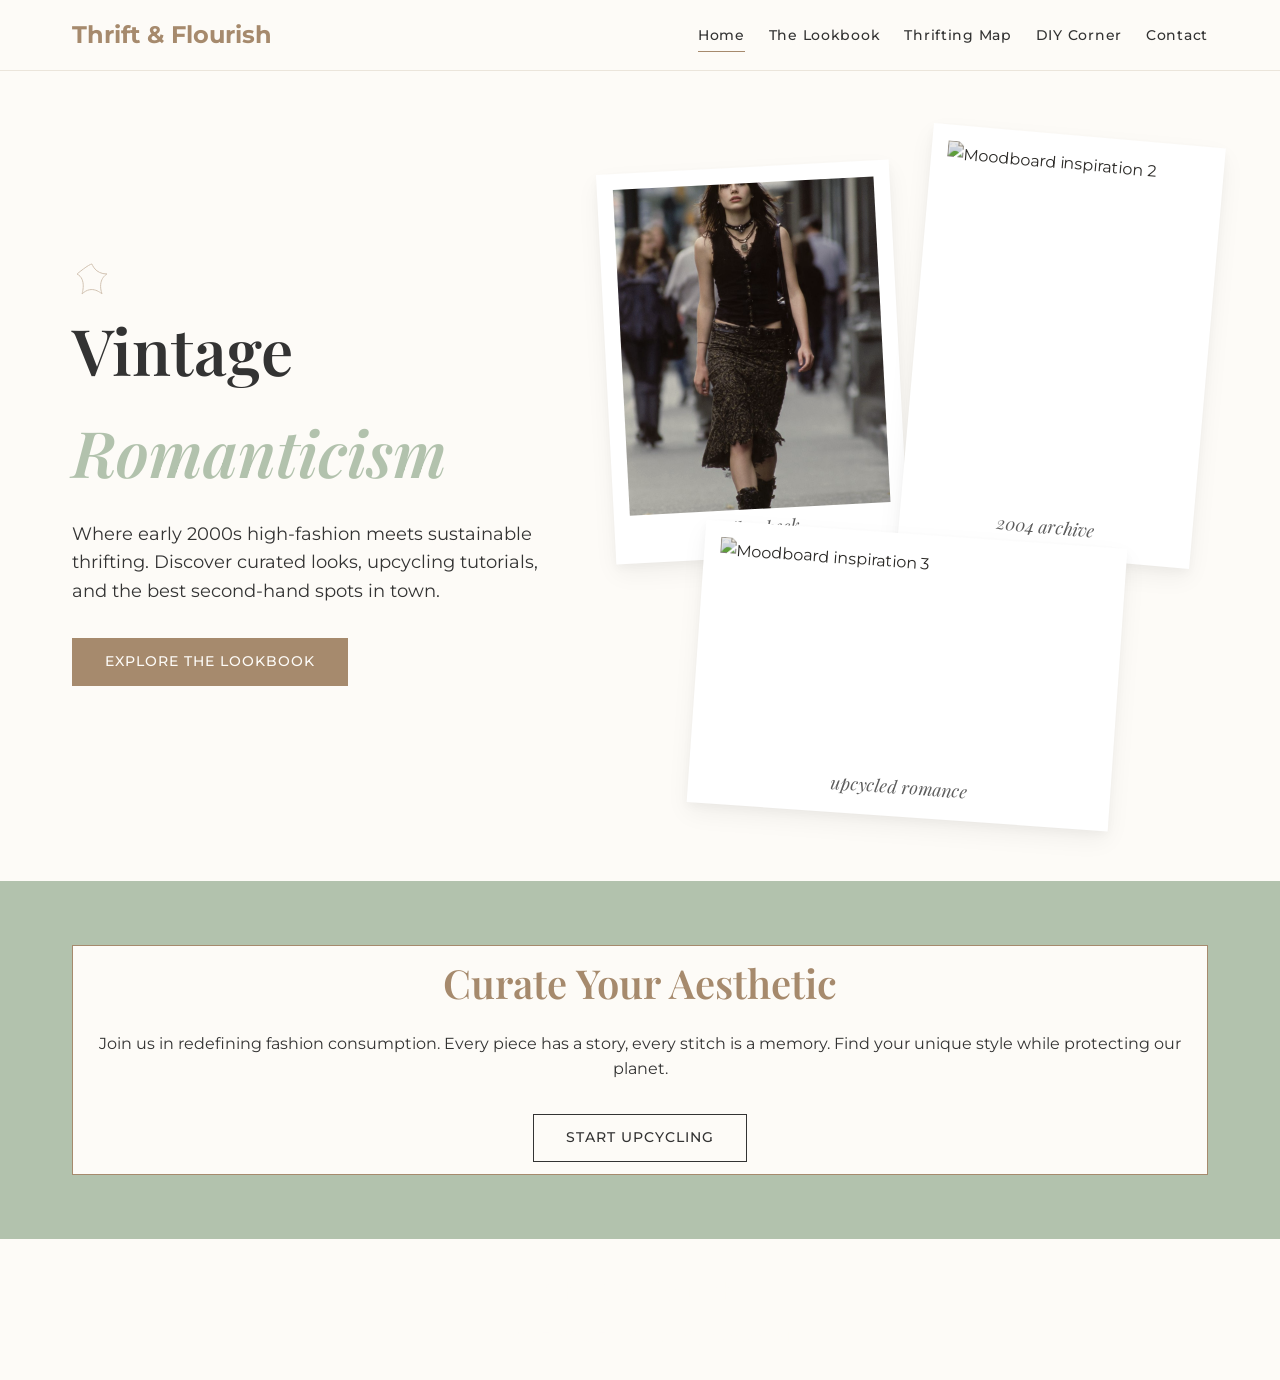
==== index.html @ d98f2479 "Add files via upload" ====
<!DOCTYPE html>
<html lang="en">

<head>
    <meta charset="UTF-8">
    <meta name="viewport" content="width=device-width, initial-scale=1.0">
    <meta name="description"
        content="Thrift & Flourish - A vintage romanticism and early 2000s high-fashion inspired destination for thrifted fashion and upcycling.">
    <title>Home | Thrift & Flourish</title>
    <link rel="stylesheet" href="styles.css">
</head>

<body>

    <header class="site-header py-4">
        <div class="container flex justify-between items-center">
            <a href="index.html" class="text-2xl font-bold font-heading text-mocha">
                Thrift & Flourish
            </a>
            <button class="mobile-menu-btn" aria-label="Toggle navigation">
                <span></span>
                <span></span>
                <span></span>
            </button>
            <nav>
                <ul class="nav-links flex gap-6 items-center">
                    <li><a href="index.html" class="active">Home</a></li>
                    <li><a href="lookbook.html">The Lookbook</a></li>
                    <li><a href="map.html">Thrifting Map</a></li>
                    <li><a href="diy.html">DIY Corner</a></li>
                    <li><a href="contact.html">Contact</a></li>
                </ul>
            </nav>
        </div>
    </header>

    <main>
        <!-- Hero Mood Board Section -->
        <section class="py-16 container">
            <div class="flex hero-flex gap-8 items-center">
                <div class="hero-text flex-col gap-4" style="flex: 1;">
                    <div class="floral-accent mb-4" style="margin: 0;"></div>
                    <h1 class="text-6xl text-dark">Vintage <br><span class="text-sage italic">Romanticism</span></h1>
                    <p class="text-lg text-dark-alt mb-8">
                        Where early 2000s high-fashion meets sustainable thrifting. Discover curated looks, upcycling
                        tutorials, and the best second-hand spots in town.
                    </p>
                    <a href="lookbook.html" class="btn btn-primary">Explore The Lookbook</a>
                </div>

                <div class="hero-moodboard grid grid-cols-2 gap-4" style="flex: 1.2;">
                    <!-- Moodboard Polaroids -->
                    <div class="polaroid rotate-left-1 mt-8">
                        <img src="gorsel1.jpeg" alt="Moodboard inspiration 1">
                        <div class="polaroid-caption">vibe check</div>
                    </div>
                    <div class="polaroid rotate-right-2">
                        <img src="C:/Users/beyza/.gemini/antigravity/brain/7f40f992-8940-4d8c-88df-25556c34fca8/lookbook_outfit_1777916051737.png"
                            alt="Moodboard inspiration 2">
                        <div class="polaroid-caption">2004 archive</div>
                    </div>
                    <div class="polaroid rotate-right-1 mt-4"
                        style="grid-column: 1 / -1; width: 70%; margin: -40px auto 0 auto;">
                        <img src="C:/Users/beyza/.gemini/antigravity/brain/7f40f992-8940-4d8c-88df-25556c34fca8/diy_upcycle_1777916064993.png"
                            alt="Moodboard inspiration 3" style="aspect-ratio: 16/9;">
                        <div class="polaroid-caption">upcycled romance</div>
                    </div>
                </div>
            </div>
        </section>

        <!-- Featured Section -->
        <section class="bg-sage py-16 mt-16">
            <div class="container text-center">
                <div class="decorative-border inline-block bg-cream p-8">
                    <h2 class="text-4xl text-mocha mb-4">Curate Your Aesthetic</h2>
                    <p class="text-dark max-w-2xl mx-auto mb-8">
                        Join us in redefining fashion consumption. Every piece has a story, every stitch is a memory.
                        Find your unique style while protecting our planet.
                    </p>
                    <a href="diy.html" class="btn">Start Upcycling</a>
                </div>
            </div>
        </section>
    </main>

    <footer class="bg-dark text-cream py-8 mt-16 text-center">
        <div class="container">
            <h3 class="font-heading text-2xl mb-4 text-cream">Thrift & Flourish</h3>
            <p class="text-sm opacity-70">© 2026 Thrift & Flourish. All rights reserved.</p>
        </div>
    </footer>

    <script src="main.js"></script>
</body>

</html>
---- styles.css ----
@import url('https://fonts.googleapis.com/css2?family=Montserrat:wght@300;400;500;600&family=Playfair+Display:ital,wght@0,400;0,600;0,700;1,400&display=swap');

/* CSS Variables for Design Tokens */
:root {
  --color-sage: #B2C2AD;
  --color-blue: #A8B8D0;
  --color-mocha: #A68A6D;
  --color-cream: #FDFBF7;
  --color-dark: #333333;
  --color-dark-alt: #5c5c5c;
  
  --font-heading: 'Playfair Display', serif;
  --font-body: 'Montserrat', sans-serif;
  
  --transition-smooth: all 0.4s cubic-bezier(0.25, 0.8, 0.25, 1);
  --shadow-polaroid: 0 10px 25px rgba(0,0,0,0.05), 0 4px 10px rgba(0,0,0,0.03);
  --shadow-hover: 0 20px 40px rgba(0,0,0,0.1), 0 8px 15px rgba(0,0,0,0.06);
}

/* Reset & Base */
*, *::before, *::after {
  box-sizing: border-box;
  margin: 0;
  padding: 0;
}

body {
  font-family: var(--font-body);
  background-color: var(--color-cream);
  color: var(--color-dark);
  line-height: 1.6;
  -webkit-font-smoothing: antialiased;
}

h1, h2, h3, h4, h5, h6 {
  font-family: var(--font-heading);
  font-weight: 600;
  color: var(--color-dark);
  margin-bottom: 1rem;
}

a {
  text-decoration: none;
  color: inherit;
  transition: var(--transition-smooth);
}

img {
  max-width: 100%;
  height: auto;
  display: block;
}

ul {
  list-style: none;
}

/* --- Layout Utilities --- */
.container {
  width: 100%;
  max-width: 1200px;
  margin: 0 auto;
  padding: 0 2rem;
}

.flex { display: flex; }
.flex-col { flex-direction: column; }
.items-center { align-items: center; }
.justify-between { justify-content: space-between; }
.justify-center { justify-content: center; }
.flex-wrap { flex-wrap: wrap; }
.gap-2 { gap: 0.5rem; }
.gap-4 { gap: 1rem; }
.gap-6 { gap: 1.5rem; }
.gap-8 { gap: 2rem; }

.grid { display: grid; }
.grid-cols-2 { grid-template-columns: repeat(2, 1fr); }
.grid-cols-3 { grid-template-columns: repeat(3, 1fr); }
.grid-cols-4 { grid-template-columns: repeat(4, 1fr); }

/* --- Spacing Utilities --- */
.py-4 { padding-top: 1rem; padding-bottom: 1rem; }
.py-8 { padding-top: 2rem; padding-bottom: 2rem; }
.py-16 { padding-top: 4rem; padding-bottom: 4rem; }
.px-4 { padding-left: 1rem; padding-right: 1rem; }
.mt-4 { margin-top: 1rem; }
.mt-8 { margin-top: 2rem; }
.mb-4 { margin-bottom: 1rem; }
.mb-8 { margin-bottom: 2rem; }

/* --- Typography Utilities --- */
.text-center { text-align: center; }
.text-left { text-align: left; }
.text-right { text-align: right; }
.text-sm { font-size: 0.875rem; }
.text-lg { font-size: 1.125rem; }
.text-xl { font-size: 1.25rem; }
.text-2xl { font-size: 1.5rem; }
.text-4xl { font-size: 2.5rem; }
.text-6xl { font-size: 4rem; }
.font-bold { font-weight: 700; }
.font-medium { font-weight: 500; }
.font-light { font-weight: 300; }
.italic { font-style: italic; }
.uppercase { text-transform: uppercase; letter-spacing: 0.05em; }

/* --- Color Utilities --- */
.text-sage { color: var(--color-sage); }
.text-blue { color: var(--color-blue); }
.text-mocha { color: var(--color-mocha); }
.text-cream { color: var(--color-cream); }

.bg-sage { background-color: var(--color-sage); }
.bg-blue { background-color: var(--color-blue); }
.bg-mocha { background-color: var(--color-mocha); }
.bg-cream { background-color: var(--color-cream); }

/* --- Component Classes --- */
/* Button */
.btn {
  display: inline-block;
  padding: 0.75rem 2rem;
  font-family: var(--font-body);
  font-weight: 500;
  text-transform: uppercase;
  letter-spacing: 1px;
  font-size: 0.85rem;
  border: 1px solid var(--color-dark);
  background: transparent;
  color: var(--color-dark);
  cursor: pointer;
  transition: var(--transition-smooth);
  position: relative;
  overflow: hidden;
  z-index: 1;
}

.btn::before {
  content: '';
  position: absolute;
  top: 0; left: 0; right: 0; bottom: 0;
  background: var(--color-dark);
  z-index: -1;
  transform: scaleY(0);
  transform-origin: bottom;
  transition: transform 0.4s cubic-bezier(0.25, 0.8, 0.25, 1);
}

.btn:hover {
  color: var(--color-cream);
}

.btn:hover::before {
  transform: scaleY(1);
  transform-origin: top;
}

.btn-primary {
  background: var(--color-mocha);
  color: var(--color-cream);
  border-color: var(--color-mocha);
}

.btn-primary::before {
  background: var(--color-dark);
}

/* Header & Nav */
.site-header {
  position: sticky;
  top: 0;
  z-index: 100;
  background-color: rgba(253, 251, 247, 0.95);
  backdrop-filter: blur(10px);
  border-bottom: 1px solid rgba(166, 138, 109, 0.2);
}

.nav-links a {
  position: relative;
  font-size: 0.9rem;
  font-weight: 500;
  letter-spacing: 0.05em;
  padding: 0.5rem 0;
}

.nav-links a::after {
  content: '';
  position: absolute;
  bottom: 0;
  left: 0;
  width: 0%;
  height: 1px;
  background-color: var(--color-mocha);
  transition: var(--transition-smooth);
}

.nav-links a:hover::after,
.nav-links a.active::after {
  width: 100%;
}

.mobile-menu-btn {
  display: none;
  background: none;
  border: none;
  cursor: pointer;
  padding: 0.5rem;
}

.mobile-menu-btn span {
  display: block;
  width: 25px;
  height: 2px;
  background-color: var(--color-dark);
  margin: 5px 0;
  transition: var(--transition-smooth);
}

/* Polaroid Style Images */
.polaroid {
  background: white;
  padding: 1rem 1rem 3rem 1rem;
  box-shadow: var(--shadow-polaroid);
  transition: var(--transition-smooth);
  position: relative;
}

.polaroid img {
  width: 100%;
  aspect-ratio: 4/5;
  object-fit: cover;
  filter: sepia(0.2) contrast(1.1) brightness(0.9);
  transition: var(--transition-smooth);
}

.polaroid:hover {
  transform: translateY(-10px) scale(1.02);
  box-shadow: var(--shadow-hover);
  z-index: 10;
}

.polaroid:hover img {
  filter: sepia(0) contrast(1) brightness(1);
}

.polaroid-caption {
  position: absolute;
  bottom: 1rem;
  left: 0;
  width: 100%;
  text-align: center;
  font-family: var(--font-heading);
  font-style: italic;
  color: var(--color-dark-alt);
  font-size: 1.1rem;
}

/* Rotated Polaroids for Moodboard */
.rotate-left-1 { transform: rotate(-3deg); }
.rotate-right-1 { transform: rotate(4deg); }
.rotate-left-2 { transform: rotate(-6deg); }
.rotate-right-2 { transform: rotate(5deg); }

/* Decorative Elements */
.floral-accent {
  background-image: url('data:image/svg+xml;utf8,<svg width="40" height="40" viewBox="0 0 40 40" fill="none" xmlns="http://www.w3.org/2000/svg"><path d="M20 5C20 5 23 15 35 15C35 15 25 20 30 35C30 35 20 25 10 35C10 35 15 20 5 15C5 15 17 5 20 5Z" stroke="%23A68A6D" stroke-width="1"/></svg>');
  background-repeat: no-repeat;
  background-position: center;
  width: 40px;
  height: 40px;
  margin: 0 auto;
  opacity: 0.5;
}

.decorative-border {
  border: 1px solid var(--color-mocha);
  padding: 5px;
  position: relative;
}
.decorative-border::before {
  content: '';
  position: absolute;
  top: -5px; left: -5px; right: -5px; bottom: -5px;
  border: 1px solid var(--color-sage);
  z-index: -1;
}

/* Modals */
.modal-overlay {
  position: fixed;
  top: 0; left: 0; right: 0; bottom: 0;
  background: rgba(253, 251, 247, 0.9);
  backdrop-filter: blur(5px);
  z-index: 1000;
  display: flex;
  align-items: center;
  justify-content: center;
  opacity: 0;
  pointer-events: none;
  transition: opacity 0.3s ease;
}

.modal-overlay.active {
  opacity: 1;
  pointer-events: all;
}

.modal-content {
  background: white;
  padding: 2rem;
  max-width: 800px;
  width: 90%;
  max-height: 90vh;
  overflow-y: auto;
  position: relative;
  box-shadow: var(--shadow-hover);
  transform: translateY(20px);
  transition: transform 0.4s ease;
}

.modal-overlay.active .modal-content {
  transform: translateY(0);
}

.modal-close {
  position: absolute;
  top: 1rem; right: 1rem;
  background: none;
  border: none;
  font-size: 2rem;
  cursor: pointer;
  color: var(--color-dark);
  line-height: 1;
}

/* Forms */
.form-group {
  margin-bottom: 1.5rem;
}

.form-label {
  display: block;
  font-size: 0.9rem;
  font-weight: 500;
  margin-bottom: 0.5rem;
  color: var(--color-dark-alt);
}

.form-control {
  width: 100%;
  padding: 0.8rem 1rem;
  border: 1px solid rgba(166, 138, 109, 0.4);
  background: transparent;
  font-family: var(--font-body);
  transition: var(--transition-smooth);
}

.form-control:focus {
  outline: none;
  border-color: var(--color-mocha);
  box-shadow: 0 0 0 3px rgba(166, 138, 109, 0.1);
}

textarea.form-control {
  min-height: 150px;
  resize: vertical;
}

/* --- Responsive Queries --- */
@media (max-width: 768px) {
  .grid-cols-2, .grid-cols-3, .grid-cols-4 {
    grid-template-columns: 1fr;
  }
  
  .text-6xl { font-size: 3rem; }
  .text-4xl { font-size: 2rem; }
  
  .mobile-menu-btn {
    display: block;
  }
  
  .nav-links {
    position: fixed;
    top: 70px;
    left: -100%;
    width: 100%;
    height: calc(100vh - 70px);
    background: var(--color-cream);
    flex-direction: column;
    justify-content: center;
    align-items: center;
    gap: 2rem;
    transition: var(--transition-smooth);
  }
  
  .nav-links.active {
    left: 0;
  }
  
  .nav-links li {
    font-size: 1.5rem;
  }
  
  .hero-flex {
    flex-direction: column-reverse;
  }
}
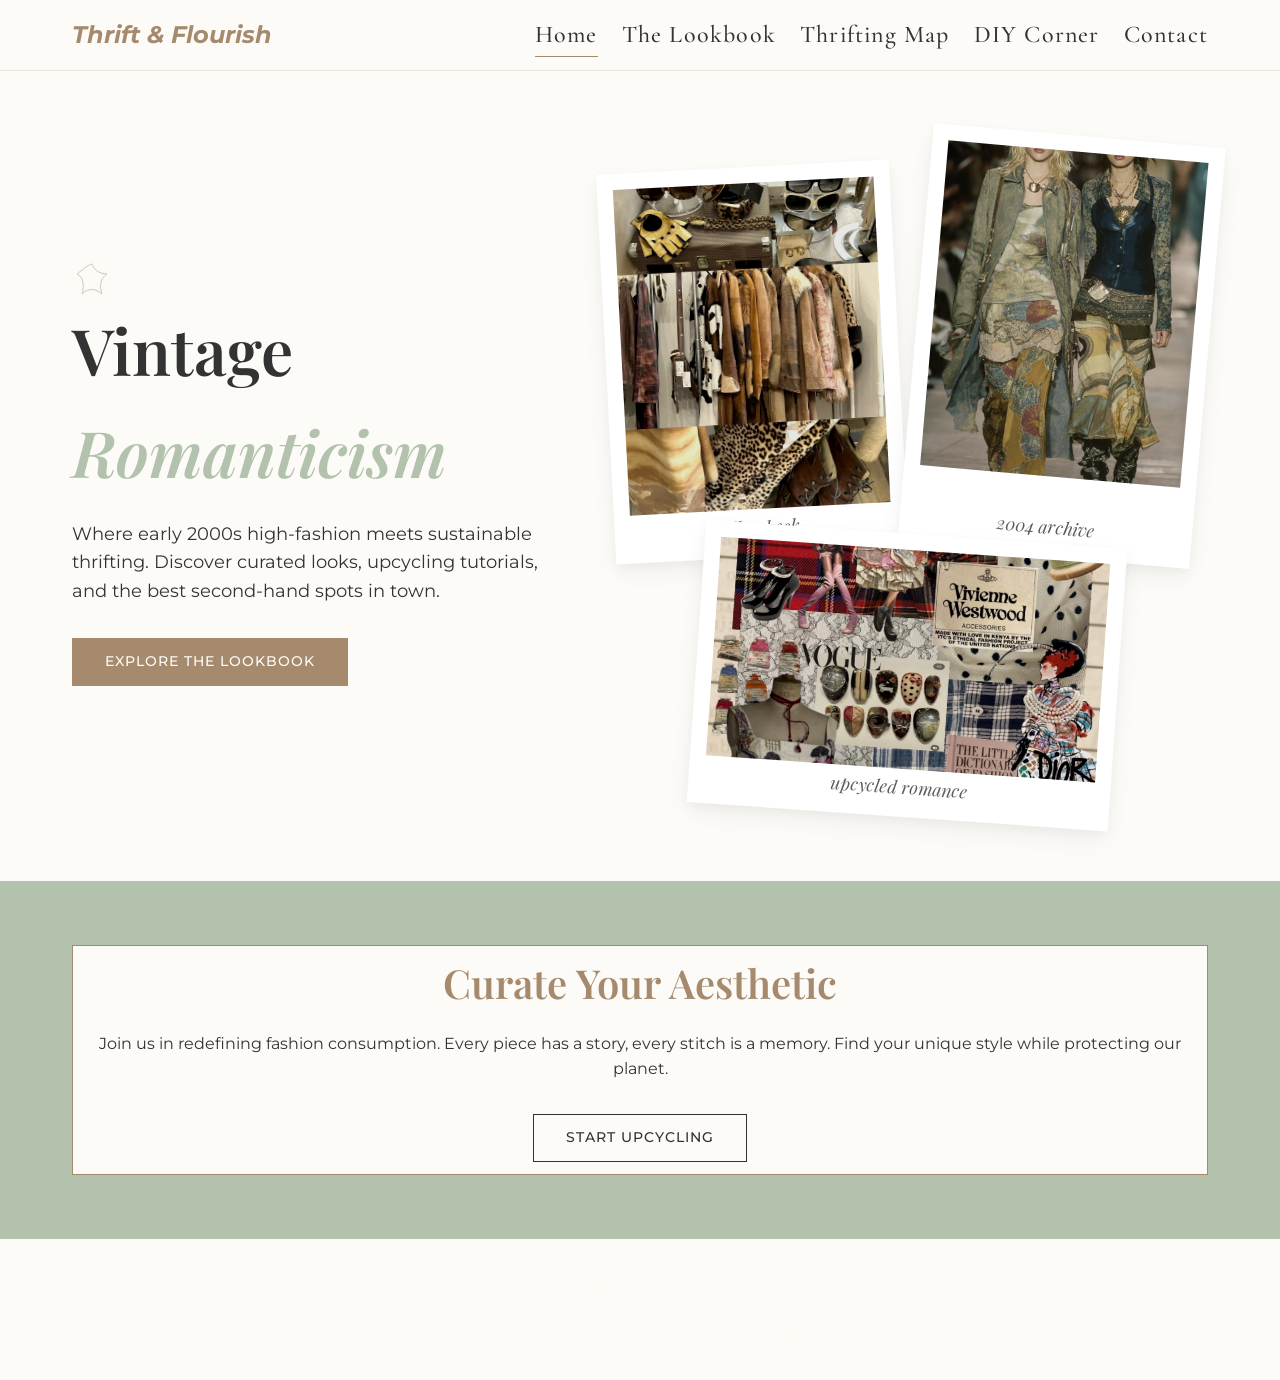
==== commit 3f475e0d: "Add files via upload" ====
--- a/index.html
+++ b/index.html
@@ -7,6 +7,8 @@
     <meta name="description"
         content="Thrift & Flourish - A vintage romanticism and early 2000s high-fashion inspired destination for thrifted fashion and upcycling.">
     <title>Home | Thrift & Flourish</title>
+    <link rel="icon" type="image/jpeg" href="images/favicon.jpeg">
+
     <link rel="stylesheet" href="styles.css">
 </head>
 
@@ -14,7 +16,7 @@
 
     <header class="site-header py-4">
         <div class="container flex justify-between items-center">
-            <a href="index.html" class="text-2xl font-bold font-heading text-mocha">
+            <a href="index.html" class="text-2xl font-bold font-heading text-mocha italic">
                 Thrift & Flourish
             </a>
             <button class="mobile-menu-btn" aria-label="Toggle navigation">
@@ -51,18 +53,16 @@
                 <div class="hero-moodboard grid grid-cols-2 gap-4" style="flex: 1.2;">
                     <!-- Moodboard Polaroids -->
                     <div class="polaroid rotate-left-1 mt-8">
-                        <img src="gorsel1.jpeg" alt="Moodboard inspiration 1">
+                        <img src="images\moodboard1.jpeg" alt="Moodboard inspiration 1">
                         <div class="polaroid-caption">vibe check</div>
                     </div>
                     <div class="polaroid rotate-right-2">
-                        <img src="C:/Users/beyza/.gemini/antigravity/brain/7f40f992-8940-4d8c-88df-25556c34fca8/lookbook_outfit_1777916051737.png"
-                            alt="Moodboard inspiration 2">
+                        <img src="images\moodboard2.jpeg" alt="Moodboard inspiration 2">
                         <div class="polaroid-caption">2004 archive</div>
                     </div>
                     <div class="polaroid rotate-right-1 mt-4"
                         style="grid-column: 1 / -1; width: 70%; margin: -40px auto 0 auto;">
-                        <img src="C:/Users/beyza/.gemini/antigravity/brain/7f40f992-8940-4d8c-88df-25556c34fca8/diy_upcycle_1777916064993.png"
-                            alt="Moodboard inspiration 3" style="aspect-ratio: 16/9;">
+                        <img src="images\moodboard3.jpeg" alt="Moodboard inspiration 3" style="aspect-ratio: 16/9;">
                         <div class="polaroid-caption">upcycled romance</div>
                     </div>
                 </div>
--- a/styles.css
+++ b/styles.css
@@ -1,4 +1,5 @@
 @import url('https://fonts.googleapis.com/css2?family=Montserrat:wght@300;400;500;600&family=Playfair+Display:ital,wght@0,400;0,600;0,700;1,400&display=swap');
+@import url('https://fonts.googleapis.com/css2?family=Cormorant+Garamond:ital,wght@0,400;0,500;1,400&display=swap');
 
 /* CSS Variables for Design Tokens */
 :root {
@@ -8,17 +9,19 @@
   --color-cream: #FDFBF7;
   --color-dark: #333333;
   --color-dark-alt: #5c5c5c;
-  
+
   --font-heading: 'Playfair Display', serif;
   --font-body: 'Montserrat', sans-serif;
-  
+
   --transition-smooth: all 0.4s cubic-bezier(0.25, 0.8, 0.25, 1);
-  --shadow-polaroid: 0 10px 25px rgba(0,0,0,0.05), 0 4px 10px rgba(0,0,0,0.03);
-  --shadow-hover: 0 20px 40px rgba(0,0,0,0.1), 0 8px 15px rgba(0,0,0,0.06);
+  --shadow-polaroid: 0 10px 25px rgba(0, 0, 0, 0.05), 0 4px 10px rgba(0, 0, 0, 0.03);
+  --shadow-hover: 0 20px 40px rgba(0, 0, 0, 0.1), 0 8px 15px rgba(0, 0, 0, 0.06);
 }
 
 /* Reset & Base */
-*, *::before, *::after {
+*,
+*::before,
+*::after {
   box-sizing: border-box;
   margin: 0;
   padding: 0;
@@ -32,7 +35,12 @@
   -webkit-font-smoothing: antialiased;
 }
 
-h1, h2, h3, h4, h5, h6 {
+h1,
+h2,
+h3,
+h4,
+h5,
+h6 {
   font-family: var(--font-heading);
   font-weight: 600;
   color: var(--color-dark);
@@ -63,58 +71,189 @@
   padding: 0 2rem;
 }
 
-.flex { display: flex; }
-.flex-col { flex-direction: column; }
-.items-center { align-items: center; }
-.justify-between { justify-content: space-between; }
-.justify-center { justify-content: center; }
-.flex-wrap { flex-wrap: wrap; }
-.gap-2 { gap: 0.5rem; }
-.gap-4 { gap: 1rem; }
-.gap-6 { gap: 1.5rem; }
-.gap-8 { gap: 2rem; }
-
-.grid { display: grid; }
-.grid-cols-2 { grid-template-columns: repeat(2, 1fr); }
-.grid-cols-3 { grid-template-columns: repeat(3, 1fr); }
-.grid-cols-4 { grid-template-columns: repeat(4, 1fr); }
+.flex {
+  display: flex;
+}
+
+.flex-col {
+  flex-direction: column;
+}
+
+.items-center {
+  align-items: center;
+}
+
+.justify-between {
+  justify-content: space-between;
+}
+
+.justify-center {
+  justify-content: center;
+}
+
+.flex-wrap {
+  flex-wrap: wrap;
+}
+
+.gap-2 {
+  gap: 0.5rem;
+}
+
+.gap-4 {
+  gap: 1rem;
+}
+
+.gap-6 {
+  gap: 1.5rem;
+}
+
+.gap-8 {
+  gap: 2rem;
+}
+
+.grid {
+  display: grid;
+}
+
+.grid-cols-2 {
+  grid-template-columns: repeat(2, 1fr);
+}
+
+.grid-cols-3 {
+  grid-template-columns: repeat(3, 1fr);
+}
+
+.grid-cols-4 {
+  grid-template-columns: repeat(4, 1fr);
+}
 
 /* --- Spacing Utilities --- */
-.py-4 { padding-top: 1rem; padding-bottom: 1rem; }
-.py-8 { padding-top: 2rem; padding-bottom: 2rem; }
-.py-16 { padding-top: 4rem; padding-bottom: 4rem; }
-.px-4 { padding-left: 1rem; padding-right: 1rem; }
-.mt-4 { margin-top: 1rem; }
-.mt-8 { margin-top: 2rem; }
-.mb-4 { margin-bottom: 1rem; }
-.mb-8 { margin-bottom: 2rem; }
+.py-4 {
+  padding-top: 1rem;
+  padding-bottom: 1rem;
+}
+
+.py-8 {
+  padding-top: 2rem;
+  padding-bottom: 2rem;
+}
+
+.py-16 {
+  padding-top: 4rem;
+  padding-bottom: 4rem;
+}
+
+.px-4 {
+  padding-left: 1rem;
+  padding-right: 1rem;
+}
+
+.mt-4 {
+  margin-top: 1rem;
+}
+
+.mt-8 {
+  margin-top: 2rem;
+}
+
+.mb-4 {
+  margin-bottom: 1rem;
+}
+
+.mb-8 {
+  margin-bottom: 2rem;
+}
 
 /* --- Typography Utilities --- */
-.text-center { text-align: center; }
-.text-left { text-align: left; }
-.text-right { text-align: right; }
-.text-sm { font-size: 0.875rem; }
-.text-lg { font-size: 1.125rem; }
-.text-xl { font-size: 1.25rem; }
-.text-2xl { font-size: 1.5rem; }
-.text-4xl { font-size: 2.5rem; }
-.text-6xl { font-size: 4rem; }
-.font-bold { font-weight: 700; }
-.font-medium { font-weight: 500; }
-.font-light { font-weight: 300; }
-.italic { font-style: italic; }
-.uppercase { text-transform: uppercase; letter-spacing: 0.05em; }
+.text-center {
+  text-align: center;
+}
+
+.text-left {
+  text-align: left;
+}
+
+.text-right {
+  text-align: right;
+}
+
+.text-sm {
+  font-size: 0.875rem;
+}
+
+.text-lg {
+  font-size: 1.125rem;
+}
+
+.text-xl {
+  font-size: 1.25rem;
+}
+
+.text-2xl {
+  font-size: 1.5rem;
+}
+
+.text-4xl {
+  font-size: 2.5rem;
+}
+
+.text-6xl {
+  font-size: 4rem;
+}
+
+.font-bold {
+  font-weight: 700;
+}
+
+.font-medium {
+  font-weight: 500;
+}
+
+.font-light {
+  font-weight: 300;
+}
+
+.italic {
+  font-style: italic;
+}
+
+.uppercase {
+  text-transform: uppercase;
+  letter-spacing: 0.05em;
+}
 
 /* --- Color Utilities --- */
-.text-sage { color: var(--color-sage); }
-.text-blue { color: var(--color-blue); }
-.text-mocha { color: var(--color-mocha); }
-.text-cream { color: var(--color-cream); }
-
-.bg-sage { background-color: var(--color-sage); }
-.bg-blue { background-color: var(--color-blue); }
-.bg-mocha { background-color: var(--color-mocha); }
-.bg-cream { background-color: var(--color-cream); }
+.text-sage {
+  color: var(--color-sage);
+}
+
+.text-blue {
+  color: var(--color-blue);
+}
+
+.text-mocha {
+  color: var(--color-mocha);
+}
+
+.text-cream {
+  color: var(--color-cream);
+}
+
+.bg-sage {
+  background-color: var(--color-sage);
+}
+
+.bg-blue {
+  background-color: var(--color-blue);
+}
+
+.bg-mocha {
+  background-color: var(--color-mocha);
+}
+
+.bg-cream {
+  background-color: var(--color-cream);
+}
 
 /* --- Component Classes --- */
 /* Button */
@@ -139,7 +278,10 @@
 .btn::before {
   content: '';
   position: absolute;
-  top: 0; left: 0; right: 0; bottom: 0;
+  top: 0;
+  left: 0;
+  right: 0;
+  bottom: 0;
   background: var(--color-dark);
   z-index: -1;
   transform: scaleY(0);
@@ -177,8 +319,9 @@
 }
 
 .nav-links a {
+  font-family: 'Cormorant Garamond', serif;
   position: relative;
-  font-size: 0.9rem;
+  font-size: 1.5rem;
   font-weight: 500;
   letter-spacing: 0.05em;
   padding: 0.5rem 0;
@@ -257,10 +400,21 @@
 }
 
 /* Rotated Polaroids for Moodboard */
-.rotate-left-1 { transform: rotate(-3deg); }
-.rotate-right-1 { transform: rotate(4deg); }
-.rotate-left-2 { transform: rotate(-6deg); }
-.rotate-right-2 { transform: rotate(5deg); }
+.rotate-left-1 {
+  transform: rotate(-3deg);
+}
+
+.rotate-right-1 {
+  transform: rotate(4deg);
+}
+
+.rotate-left-2 {
+  transform: rotate(-6deg);
+}
+
+.rotate-right-2 {
+  transform: rotate(5deg);
+}
 
 /* Decorative Elements */
 .floral-accent {
@@ -278,10 +432,14 @@
   padding: 5px;
   position: relative;
 }
+
 .decorative-border::before {
   content: '';
   position: absolute;
-  top: -5px; left: -5px; right: -5px; bottom: -5px;
+  top: -5px;
+  left: -5px;
+  right: -5px;
+  bottom: -5px;
   border: 1px solid var(--color-sage);
   z-index: -1;
 }
@@ -289,7 +447,10 @@
 /* Modals */
 .modal-overlay {
   position: fixed;
-  top: 0; left: 0; right: 0; bottom: 0;
+  top: 0;
+  left: 0;
+  right: 0;
+  bottom: 0;
   background: rgba(253, 251, 247, 0.9);
   backdrop-filter: blur(5px);
   z-index: 1000;
@@ -325,7 +486,8 @@
 
 .modal-close {
   position: absolute;
-  top: 1rem; right: 1rem;
+  top: 1rem;
+  right: 1rem;
   background: none;
   border: none;
   font-size: 2rem;
@@ -369,17 +531,25 @@
 
 /* --- Responsive Queries --- */
 @media (max-width: 768px) {
-  .grid-cols-2, .grid-cols-3, .grid-cols-4 {
+
+  .grid-cols-2,
+  .grid-cols-3,
+  .grid-cols-4 {
     grid-template-columns: 1fr;
   }
-  
-  .text-6xl { font-size: 3rem; }
-  .text-4xl { font-size: 2rem; }
-  
+
+  .text-6xl {
+    font-size: 3rem;
+  }
+
+  .text-4xl {
+    font-size: 2rem;
+  }
+
   .mobile-menu-btn {
     display: block;
   }
-  
+
   .nav-links {
     position: fixed;
     top: 70px;
@@ -393,16 +563,16 @@
     gap: 2rem;
     transition: var(--transition-smooth);
   }
-  
+
   .nav-links.active {
     left: 0;
   }
-  
+
   .nav-links li {
     font-size: 1.5rem;
   }
-  
+
   .hero-flex {
     flex-direction: column-reverse;
   }
-}
+}
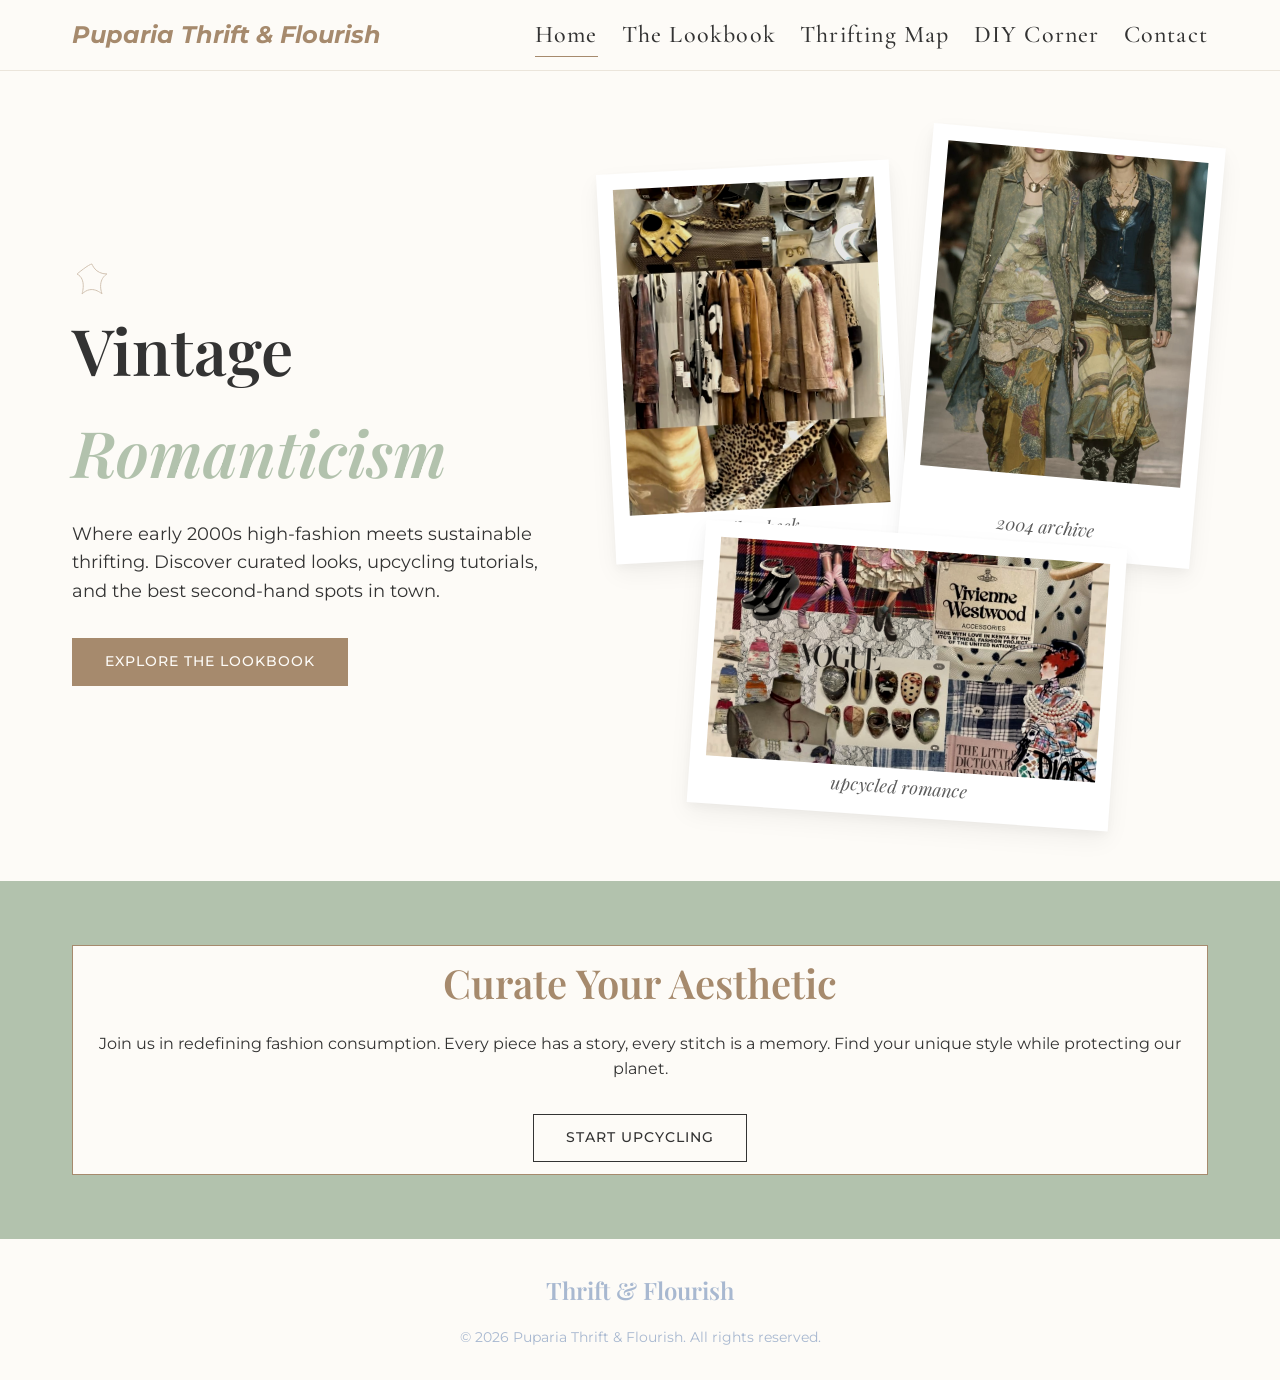
==== commit af04593c: "Add files via upload" ====
--- a/index.html
+++ b/index.html
@@ -6,7 +6,7 @@
     <meta name="viewport" content="width=device-width, initial-scale=1.0">
     <meta name="description"
         content="Thrift & Flourish - A vintage romanticism and early 2000s high-fashion inspired destination for thrifted fashion and upcycling.">
-    <title>Home | Thrift & Flourish</title>
+    <title>Home | Puparia Thrift & Flourish</title>
     <link rel="icon" type="image/jpeg" href="images/favicon.jpeg">
 
     <link rel="stylesheet" href="styles.css">
@@ -17,7 +17,7 @@
     <header class="site-header py-4">
         <div class="container flex justify-between items-center">
             <a href="index.html" class="text-2xl font-bold font-heading text-mocha italic">
-                Thrift & Flourish
+                Puparia Thrift & Flourish
             </a>
             <button class="mobile-menu-btn" aria-label="Toggle navigation">
                 <span></span>
@@ -84,10 +84,10 @@
         </section>
     </main>
 
-    <footer class="bg-dark text-cream py-8 mt-16 text-center">
+    <footer class="bg-dark text-blue py-8 mt-16 text-center">
         <div class="container">
-            <h3 class="font-heading text-2xl mb-4 text-cream">Thrift & Flourish</h3>
-            <p class="text-sm opacity-70">© 2026 Thrift & Flourish. All rights reserved.</p>
+            <h3 class="font-heading text-2xl mb-4 text-blue">Thrift & Flourish</h3>
+            <p class="text-sm opacity-70">© 2026 Puparia Thrift & Flourish. All rights reserved.</p>
         </div>
     </footer>
 
